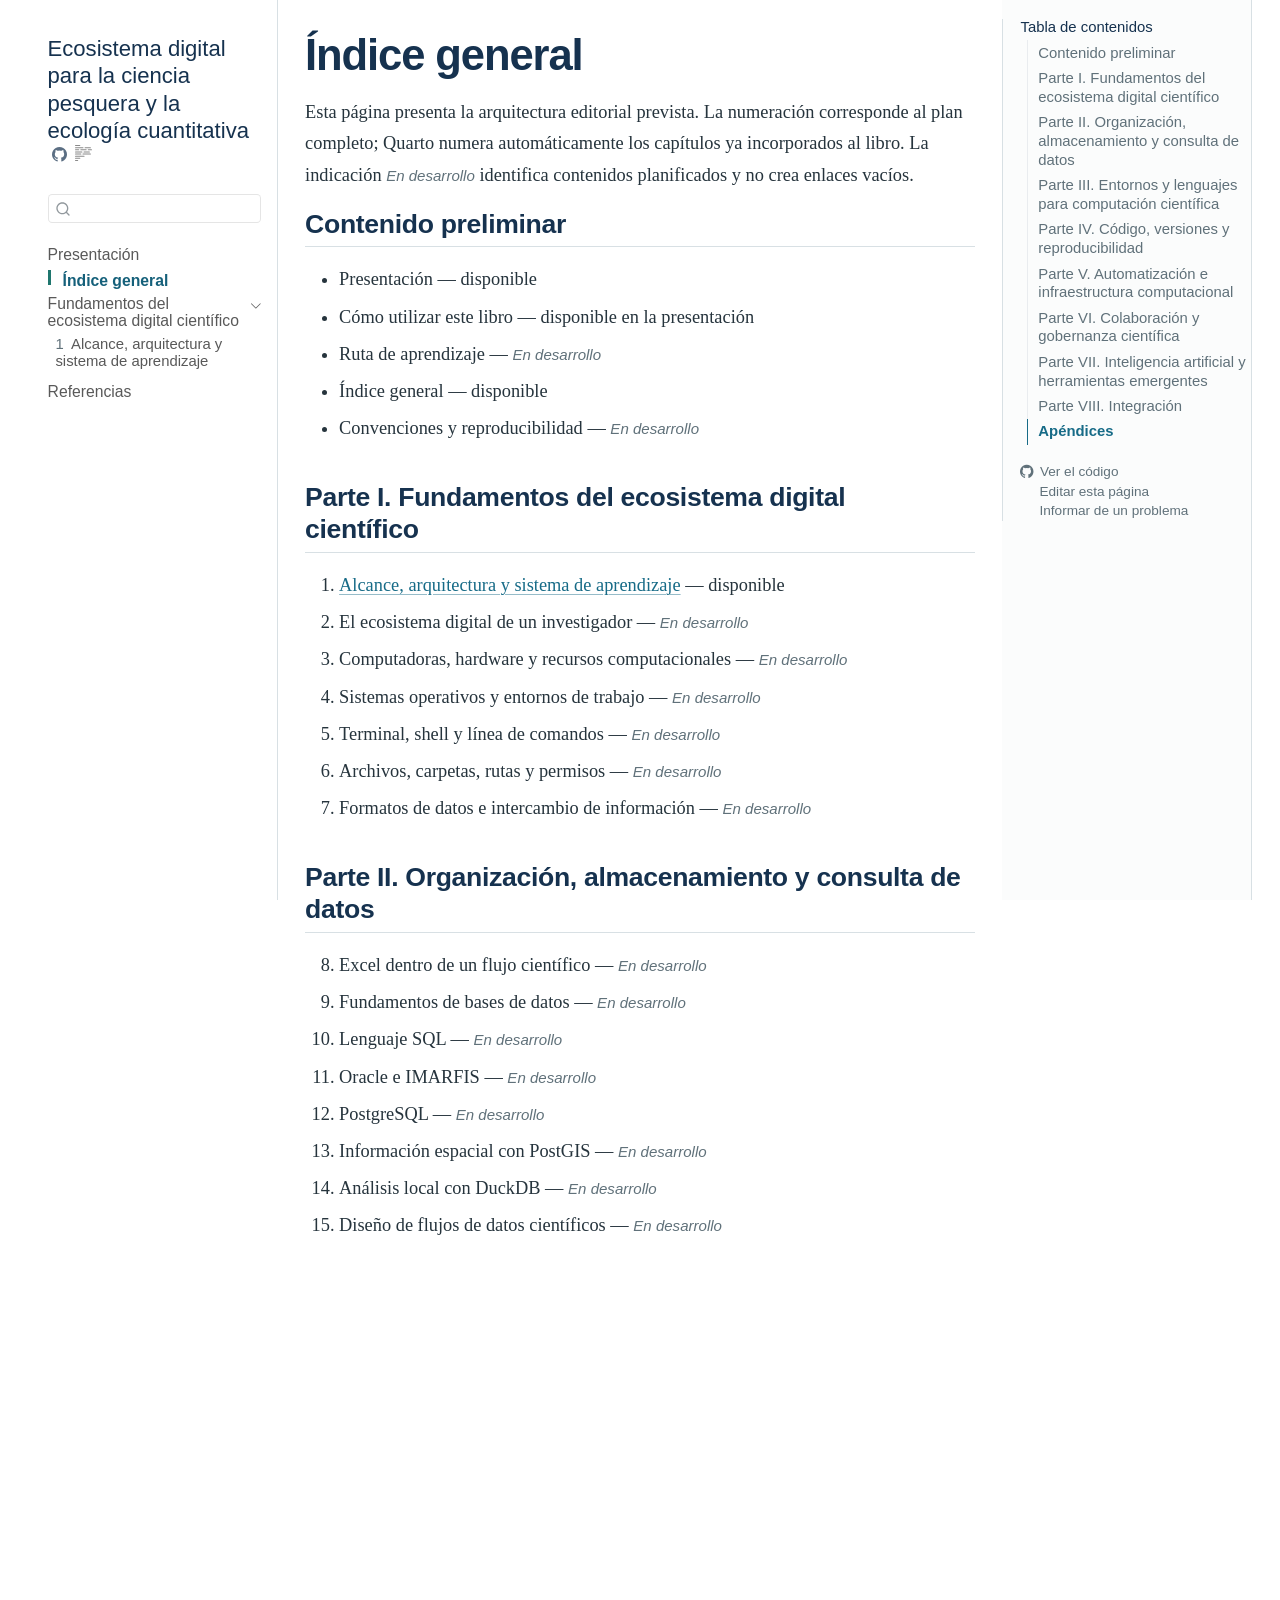
==== docs/contents.html @ caae38b8 "Redesign Quarto book visual system" ====
<!DOCTYPE html>
<html xmlns="http://www.w3.org/1999/xhtml" lang="es" xml:lang="es"><head>

<meta charset="utf-8">
<meta name="generator" content="quarto-1.7.32">

<meta name="viewport" content="width=device-width, initial-scale=1.0, user-scalable=yes">

<meta name="description" content="Libro abierto sobre herramientas e infraestructura digital reproducible para ciencia pesquera y ecología cuantitativa.">

<title>Índice general – Ecosistema digital para la ciencia pesquera y la ecología cuantitativa</title>
<style>
code{white-space: pre-wrap;}
span.smallcaps{font-variant: small-caps;}
div.columns{display: flex; gap: min(4vw, 1.5em);}
div.column{flex: auto; overflow-x: auto;}
div.hanging-indent{margin-left: 1.5em; text-indent: -1.5em;}
ul.task-list{list-style: none;}
ul.task-list li input[type="checkbox"] {
  width: 0.8em;
  margin: 0 0.8em 0.2em -1em; /* quarto-specific, see https://github.com/quarto-dev/quarto-cli/issues/4556 */ 
  vertical-align: middle;
}
</style>


<script src="site_libs/quarto-nav/quarto-nav.js"></script>
<script src="site_libs/quarto-nav/headroom.min.js"></script>
<script src="site_libs/clipboard/clipboard.min.js"></script>
<script src="site_libs/quarto-search/autocomplete.umd.js"></script>
<script src="site_libs/quarto-search/fuse.min.js"></script>
<script src="site_libs/quarto-search/quarto-search.js"></script>
<meta name="quarto:offset" content="./">
<link href="./ccpe/000-alcance-arquitectura.html" rel="next">
<link href="./index.html" rel="prev">
<script src="site_libs/quarto-html/quarto.js" type="module"></script>
<script src="site_libs/quarto-html/tabsets/tabsets.js" type="module"></script>
<script src="site_libs/quarto-html/popper.min.js"></script>
<script src="site_libs/quarto-html/tippy.umd.min.js"></script>
<script src="site_libs/quarto-html/anchor.min.js"></script>
<link href="site_libs/quarto-html/tippy.css" rel="stylesheet">
<link href="site_libs/quarto-html/quarto-syntax-highlighting-7bdfc6fd1cc75327436dce34fbe9533d.css" rel="stylesheet" id="quarto-text-highlighting-styles">
<script src="site_libs/bootstrap/bootstrap.min.js"></script>
<link href="site_libs/bootstrap/bootstrap-icons.css" rel="stylesheet">
<link href="site_libs/bootstrap/bootstrap-32f9ea304f2e4b765c1d8b8a54074fe7.min.css" rel="stylesheet" append-hash="true" id="quarto-bootstrap" data-mode="light">
<script id="quarto-search-options" type="application/json">{
  "location": "sidebar",
  "copy-button": false,
  "collapse-after": 3,
  "panel-placement": "start",
  "type": "textbox",
  "limit": 50,
  "keyboard-shortcut": [
    "f",
    "/",
    "s"
  ],
  "show-item-context": false,
  "language": {
    "search-no-results-text": "Sin resultados",
    "search-matching-documents-text": "documentos encontrados",
    "search-copy-link-title": "Copiar el enlace en la búsqueda",
    "search-hide-matches-text": "Ocultar resultados adicionales",
    "search-more-match-text": "resultado adicional en este documento",
    "search-more-matches-text": "resultados adicionales en este documento",
    "search-clear-button-title": "Borrar",
    "search-text-placeholder": "",
    "search-detached-cancel-button-title": "Cancelar",
    "search-submit-button-title": "Enviar",
    "search-label": "Buscar"
  }
}</script>
<style>html{ scroll-behavior: smooth; }</style>


<meta property="og:title" content="Índice general – Ecosistema digital para la ciencia pesquera y la ecología cuantitativa">
<meta property="og:description" content="Libro abierto sobre herramientas e infraestructura digital reproducible para ciencia pesquera y ecología cuantitativa.">
<meta property="og:site_name" content="Ecosistema digital para la ciencia pesquera y la ecología cuantitativa">
</head>

<body class="nav-sidebar floating contents-page quarto-light">

<div id="quarto-search-results"></div>
  <header id="quarto-header" class="headroom fixed-top">
  <nav class="quarto-secondary-nav">
    <div class="container-fluid d-flex">
      <button type="button" class="quarto-btn-toggle btn" data-bs-toggle="collapse" role="button" data-bs-target=".quarto-sidebar-collapse-item" aria-controls="quarto-sidebar" aria-expanded="false" aria-label="Alternar barra lateral" onclick="if (window.quartoToggleHeadroom) { window.quartoToggleHeadroom(); }">
        <i class="bi bi-layout-text-sidebar-reverse"></i>
      </button>
        <nav class="quarto-page-breadcrumbs" aria-label="breadcrumb"><ol class="breadcrumb"><li class="breadcrumb-item"><a href="./contents.html">Índice general</a></li></ol></nav>
        <a class="flex-grow-1" role="navigation" data-bs-toggle="collapse" data-bs-target=".quarto-sidebar-collapse-item" aria-controls="quarto-sidebar" aria-expanded="false" aria-label="Alternar barra lateral" onclick="if (window.quartoToggleHeadroom) { window.quartoToggleHeadroom(); }">      
        </a>
      <button type="button" class="btn quarto-search-button" aria-label="Buscar" onclick="window.quartoOpenSearch();">
        <i class="bi bi-search"></i>
      </button>
    </div>
  </nav>
</header>
<!-- content -->
<div id="quarto-content" class="quarto-container page-columns page-rows-contents page-layout-full">
<!-- sidebar -->
  <nav id="quarto-sidebar" class="sidebar collapse collapse-horizontal quarto-sidebar-collapse-item sidebar-navigation floating overflow-auto">
    <div class="pt-lg-2 mt-2 text-left sidebar-header">
    <div class="sidebar-title mb-0 py-0">
      <a href="./">Ecosistema digital para la ciencia pesquera y la ecología cuantitativa</a> 
        <div class="sidebar-tools-main">
    <a href="https://github.com/qselmer/QuantFish-LabCore" title="Ejecutar el código" class="quarto-navigation-tool px-1" aria-label="Ejecutar el código"><i class="bi bi-github"></i></a>
  <a href="" class="quarto-reader-toggle quarto-navigation-tool px-1" onclick="window.quartoToggleReader(); return false;" title="Alternar modo lector">
  <div class="quarto-reader-toggle-btn">
  <i class="bi"></i>
  </div>
</a>
</div>
    </div>
      </div>
        <div class="mt-2 flex-shrink-0 align-items-center">
        <div class="sidebar-search">
        <div id="quarto-search" class="" title="Buscar"></div>
        </div>
        </div>
    <div class="sidebar-menu-container"> 
    <ul class="list-unstyled mt-1">
        <li class="sidebar-item">
  <div class="sidebar-item-container"> 
  <a href="./index.html" class="sidebar-item-text sidebar-link">
 <span class="menu-text">Presentación</span></a>
  </div>
</li>
        <li class="sidebar-item">
  <div class="sidebar-item-container"> 
  <a href="./contents.html" class="sidebar-item-text sidebar-link active">
 <span class="menu-text">Índice general</span></a>
  </div>
</li>
        <li class="sidebar-item sidebar-item-section">
      <div class="sidebar-item-container"> 
            <a class="sidebar-item-text sidebar-link text-start" data-bs-toggle="collapse" data-bs-target="#quarto-sidebar-section-1" role="navigation" aria-expanded="true">
 <span class="menu-text">Fundamentos del ecosistema digital científico</span></a>
          <a class="sidebar-item-toggle text-start" data-bs-toggle="collapse" data-bs-target="#quarto-sidebar-section-1" role="navigation" aria-expanded="true" aria-label="Alternar sección">
            <i class="bi bi-chevron-right ms-2"></i>
          </a> 
      </div>
      <ul id="quarto-sidebar-section-1" class="collapse list-unstyled sidebar-section depth1 show">  
          <li class="sidebar-item">
  <div class="sidebar-item-container"> 
  <a href="./ccpe/000-alcance-arquitectura.html" class="sidebar-item-text sidebar-link">
 <span class="menu-text"><span class="chapter-number">1</span>&nbsp; <span class="chapter-title">Alcance, arquitectura y sistema de aprendizaje</span></span></a>
  </div>
</li>
      </ul>
  </li>
        <li class="sidebar-item">
  <div class="sidebar-item-container"> 
  <a href="./references.html" class="sidebar-item-text sidebar-link">
 <span class="menu-text">Referencias</span></a>
  </div>
</li>
    </ul>
    </div>
</nav>
<div id="quarto-sidebar-glass" class="quarto-sidebar-collapse-item" data-bs-toggle="collapse" data-bs-target=".quarto-sidebar-collapse-item"></div>
<!-- margin-sidebar -->
    <div id="quarto-margin-sidebar" class="sidebar margin-sidebar">
        <nav id="TOC" role="doc-toc" class="toc-active">
    <h2 id="toc-title">Tabla de contenidos</h2>
   
  <ul>
  <li><a href="#contenido-preliminar" id="toc-contenido-preliminar" class="nav-link active" data-scroll-target="#contenido-preliminar">Contenido preliminar</a></li>
  <li><a href="#parte-i.-fundamentos-del-ecosistema-digital-científico" id="toc-parte-i.-fundamentos-del-ecosistema-digital-científico" class="nav-link" data-scroll-target="#parte-i.-fundamentos-del-ecosistema-digital-científico">Parte I. Fundamentos del ecosistema digital científico</a></li>
  <li><a href="#parte-ii.-organización-almacenamiento-y-consulta-de-datos" id="toc-parte-ii.-organización-almacenamiento-y-consulta-de-datos" class="nav-link" data-scroll-target="#parte-ii.-organización-almacenamiento-y-consulta-de-datos">Parte II. Organización, almacenamiento y consulta de datos</a></li>
  <li><a href="#parte-iii.-entornos-y-lenguajes-para-computación-científica" id="toc-parte-iii.-entornos-y-lenguajes-para-computación-científica" class="nav-link" data-scroll-target="#parte-iii.-entornos-y-lenguajes-para-computación-científica">Parte III. Entornos y lenguajes para computación científica</a></li>
  <li><a href="#parte-iv.-código-versiones-y-reproducibilidad" id="toc-parte-iv.-código-versiones-y-reproducibilidad" class="nav-link" data-scroll-target="#parte-iv.-código-versiones-y-reproducibilidad">Parte IV. Código, versiones y reproducibilidad</a></li>
  <li><a href="#parte-v.-automatización-e-infraestructura-computacional" id="toc-parte-v.-automatización-e-infraestructura-computacional" class="nav-link" data-scroll-target="#parte-v.-automatización-e-infraestructura-computacional">Parte V. Automatización e infraestructura computacional</a></li>
  <li><a href="#parte-vi.-colaboración-y-gobernanza-científica" id="toc-parte-vi.-colaboración-y-gobernanza-científica" class="nav-link" data-scroll-target="#parte-vi.-colaboración-y-gobernanza-científica">Parte VI. Colaboración y gobernanza científica</a></li>
  <li><a href="#parte-vii.-inteligencia-artificial-y-herramientas-emergentes" id="toc-parte-vii.-inteligencia-artificial-y-herramientas-emergentes" class="nav-link" data-scroll-target="#parte-vii.-inteligencia-artificial-y-herramientas-emergentes">Parte VII. Inteligencia artificial y herramientas emergentes</a></li>
  <li><a href="#parte-viii.-integración" id="toc-parte-viii.-integración" class="nav-link" data-scroll-target="#parte-viii.-integración">Parte VIII. Integración</a></li>
  <li><a href="#apéndices" id="toc-apéndices" class="nav-link" data-scroll-target="#apéndices">Apéndices</a></li>
  </ul>
<div class="toc-actions"><ul><li><a href="https://github.com/qselmer/QuantFish-LabCore/blob/main/contents.qmd" class="toc-action"><i class="bi bi-github"></i>Ver el código</a></li><li><a href="https://github.com/qselmer/QuantFish-LabCore/edit/main/contents.qmd" class="toc-action"><i class="bi empty"></i>Editar esta página</a></li><li><a href="https://github.com/qselmer/QuantFish-LabCore/issues/new" class="toc-action"><i class="bi empty"></i>Informar de un problema</a></li></ul></div></nav>
    </div>
<!-- main -->
<main class="content column-body" id="quarto-document-content">

<header id="title-block-header" class="quarto-title-block default">
<div class="quarto-title">
<h1 class="title">Índice general</h1>
</div>



<div class="quarto-title-meta column-body">

    
  
    
  </div>
  


</header>


<p>Esta página presenta la arquitectura editorial prevista. La numeración corresponde al plan completo; Quarto numera automáticamente los capítulos ya incorporados al libro. La indicación <em>En desarrollo</em> identifica contenidos planificados y no crea enlaces vacíos.</p>
<section id="contenido-preliminar" class="level2">
<h2 class="anchored" data-anchor-id="contenido-preliminar">Contenido preliminar</h2>
<ul>
<li>Presentación — disponible</li>
<li>Cómo utilizar este libro — disponible en la presentación</li>
<li>Ruta de aprendizaje — <em>En desarrollo</em></li>
<li>Índice general — disponible</li>
<li>Convenciones y reproducibilidad — <em>En desarrollo</em></li>
</ul>
</section>
<section id="parte-i.-fundamentos-del-ecosistema-digital-científico" class="level2">
<h2 class="anchored" data-anchor-id="parte-i.-fundamentos-del-ecosistema-digital-científico">Parte I. Fundamentos del ecosistema digital científico</h2>
<ol type="1">
<li><a href="./ccpe/000-alcance-arquitectura.html">Alcance, arquitectura y sistema de aprendizaje</a> — disponible</li>
<li>El ecosistema digital de un investigador — <em>En desarrollo</em></li>
<li>Computadoras, hardware y recursos computacionales — <em>En desarrollo</em></li>
<li>Sistemas operativos y entornos de trabajo — <em>En desarrollo</em></li>
<li>Terminal, shell y línea de comandos — <em>En desarrollo</em></li>
<li>Archivos, carpetas, rutas y permisos — <em>En desarrollo</em></li>
<li>Formatos de datos e intercambio de información — <em>En desarrollo</em></li>
</ol>
</section>
<section id="parte-ii.-organización-almacenamiento-y-consulta-de-datos" class="level2">
<h2 class="anchored" data-anchor-id="parte-ii.-organización-almacenamiento-y-consulta-de-datos">Parte II. Organización, almacenamiento y consulta de datos</h2>
<ol start="8" type="1">
<li>Excel dentro de un flujo científico — <em>En desarrollo</em></li>
<li>Fundamentos de bases de datos — <em>En desarrollo</em></li>
<li>Lenguaje SQL — <em>En desarrollo</em></li>
<li>Oracle e IMARFIS — <em>En desarrollo</em></li>
<li>PostgreSQL — <em>En desarrollo</em></li>
<li>Información espacial con PostGIS — <em>En desarrollo</em></li>
<li>Análisis local con DuckDB — <em>En desarrollo</em></li>
<li>Diseño de flujos de datos científicos — <em>En desarrollo</em></li>
</ol>
</section>
<section id="parte-iii.-entornos-y-lenguajes-para-computación-científica" class="level2">
<h2 class="anchored" data-anchor-id="parte-iii.-entornos-y-lenguajes-para-computación-científica">Parte III. Entornos y lenguajes para computación científica</h2>
<ol start="16" type="1">
<li>Positron como entorno principal — <em>En desarrollo</em></li>
<li>R como herramienta computacional — <em>En desarrollo</em></li>
<li>Python como herramienta computacional — <em>En desarrollo</em></li>
<li>Integración entre R, Python y SQL — <em>En desarrollo</em></li>
<li>Paquetes, librerías y dependencias — <em>En desarrollo</em></li>
<li>Entornos computacionales reproducibles — <em>En desarrollo</em></li>
</ol>
</section>
<section id="parte-iv.-código-versiones-y-reproducibilidad" class="level2">
<h2 class="anchored" data-anchor-id="parte-iv.-código-versiones-y-reproducibilidad">Parte IV. Código, versiones y reproducibilidad</h2>
<ol start="22" type="1">
<li>Principios de código científico — <em>En desarrollo</em></li>
<li>Control de versiones con Git — <em>En desarrollo</em></li>
<li>Colaboración y publicación con GitHub — <em>En desarrollo</em></li>
<li>Documentos científicos con Quarto — <em>En desarrollo</em></li>
<li>Investigación reproducible — <em>En desarrollo</em></li>
<li>Ingeniería de software científico — <em>En desarrollo</em></li>
<li>Pruebas, validación y control de calidad — <em>En desarrollo</em></li>
<li>Documentación y mantenimiento del código — <em>En desarrollo</em></li>
</ol>
</section>
<section id="parte-v.-automatización-e-infraestructura-computacional" class="level2">
<h2 class="anchored" data-anchor-id="parte-v.-automatización-e-infraestructura-computacional">Parte V. Automatización e infraestructura computacional</h2>
<ol start="30" type="1">
<li>Automatización de tareas científicas — <em>En desarrollo</em></li>
<li>APIs y servicios de datos — <em>En desarrollo</em></li>
<li>Contenedores — <em>En desarrollo</em></li>
<li>Servidores y trabajo remoto — <em>En desarrollo</em></li>
<li>Computación de alto rendimiento — <em>En desarrollo</em></li>
<li>Computación en la nube — <em>En desarrollo</em></li>
<li>Aplicaciones científicas — <em>En desarrollo</em></li>
<li>Dashboards y productos interactivos — <em>En desarrollo</em></li>
</ol>
</section>
<section id="parte-vi.-colaboración-y-gobernanza-científica" class="level2">
<h2 class="anchored" data-anchor-id="parte-vi.-colaboración-y-gobernanza-científica">Parte VI. Colaboración y gobernanza científica</h2>
<ol start="38" type="1">
<li>Gestión de proyectos científicos — <em>En desarrollo</em></li>
<li>Gestión del conocimiento — <em>En desarrollo</em></li>
<li>Colaboración digital — <em>En desarrollo</em></li>
<li>Ciencia abierta — <em>En desarrollo</em></li>
<li>Publicación de datos y código — <em>En desarrollo</em></li>
<li>Seguridad digital — <em>En desarrollo</em></li>
<li>Respaldo, recuperación y preservación — <em>En desarrollo</em></li>
<li>Privacidad, confidencialidad y gobernanza de datos — <em>En desarrollo</em></li>
</ol>
</section>
<section id="parte-vii.-inteligencia-artificial-y-herramientas-emergentes" class="level2">
<h2 class="anchored" data-anchor-id="parte-vii.-inteligencia-artificial-y-herramientas-emergentes">Parte VII. Inteligencia artificial y herramientas emergentes</h2>
<ol start="46" type="1">
<li>Fundamentos de inteligencia artificial para investigadores — <em>En desarrollo</em></li>
<li>Asistentes para código, datos y documentación — <em>En desarrollo</em></li>
<li>Evaluación crítica de resultados generados por IA — <em>En desarrollo</em></li>
<li>Agentes y flujos de trabajo — <em>En desarrollo</em></li>
<li>Seguridad, trazabilidad y gobernanza de IA — <em>En desarrollo</em></li>
<li>Herramientas emergentes y criterios de adopción — <em>En desarrollo</em></li>
</ol>
</section>
<section id="parte-viii.-integración" class="level2">
<h2 class="anchored" data-anchor-id="parte-viii.-integración">Parte VIII. Integración</h2>
<ol start="52" type="1">
<li>Mapa razonado del ecosistema digital científico — <em>En desarrollo</em></li>
<li>Diseño de un flujo reproducible — <em>En desarrollo</em></li>
<li>Publicación y mantenimiento de productos científicos — <em>En desarrollo</em></li>
<li>Arquitectura personal de aprendizaje continuo — <em>En desarrollo</em></li>
</ol>
</section>
<section id="apéndices" class="level2">
<h2 class="anchored" data-anchor-id="apéndices">Apéndices</h2>
<ul>
<li>Instalación y configuración — <em>En desarrollo</em></li>
<li>Comandos de referencia — <em>En desarrollo</em></li>
<li>Convenciones de nombres — <em>En desarrollo</em></li>
<li>Formatos y extensiones — <em>En desarrollo</em></li>
<li>Glosario — <em>En desarrollo</em></li>
<li>Recursos oficiales — <em>En desarrollo</em></li>
<li><a href="./references.html">Referencias</a> — disponible</li>
</ul>


</section>

</main> <!-- /main -->
<script id="quarto-html-after-body" type="application/javascript">
  window.document.addEventListener("DOMContentLoaded", function (event) {
    const icon = "";
    const anchorJS = new window.AnchorJS();
    anchorJS.options = {
      placement: 'right',
      icon: icon
    };
    anchorJS.add('.anchored');
    const isCodeAnnotation = (el) => {
      for (const clz of el.classList) {
        if (clz.startsWith('code-annotation-')) {                     
          return true;
        }
      }
      return false;
    }
    const onCopySuccess = function(e) {
      // button target
      const button = e.trigger;
      // don't keep focus
      button.blur();
      // flash "checked"
      button.classList.add('code-copy-button-checked');
      var currentTitle = button.getAttribute("title");
      button.setAttribute("title", "Copiado");
      let tooltip;
      if (window.bootstrap) {
        button.setAttribute("data-bs-toggle", "tooltip");
        button.setAttribute("data-bs-placement", "left");
        button.setAttribute("data-bs-title", "Copiado");
        tooltip = new bootstrap.Tooltip(button, 
          { trigger: "manual", 
            customClass: "code-copy-button-tooltip",
            offset: [0, -8]});
        tooltip.show();    
      }
      setTimeout(function() {
        if (tooltip) {
          tooltip.hide();
          button.removeAttribute("data-bs-title");
          button.removeAttribute("data-bs-toggle");
          button.removeAttribute("data-bs-placement");
        }
        button.setAttribute("title", currentTitle);
        button.classList.remove('code-copy-button-checked');
      }, 1000);
      // clear code selection
      e.clearSelection();
    }
    const getTextToCopy = function(trigger) {
        const codeEl = trigger.previousElementSibling.cloneNode(true);
        for (const childEl of codeEl.children) {
          if (isCodeAnnotation(childEl)) {
            childEl.remove();
          }
        }
        return codeEl.innerText;
    }
    const clipboard = new window.ClipboardJS('.code-copy-button:not([data-in-quarto-modal])', {
      text: getTextToCopy
    });
    clipboard.on('success', onCopySuccess);
    if (window.document.getElementById('quarto-embedded-source-code-modal')) {
      const clipboardModal = new window.ClipboardJS('.code-copy-button[data-in-quarto-modal]', {
        text: getTextToCopy,
        container: window.document.getElementById('quarto-embedded-source-code-modal')
      });
      clipboardModal.on('success', onCopySuccess);
    }
      var localhostRegex = new RegExp(/^(?:http|https):\/\/localhost\:?[0-9]*\//);
      var mailtoRegex = new RegExp(/^mailto:/);
        var filterRegex = new RegExp("https:\/\/qselmer\.github\.io\/QuantFish-LabCore\/");
      var isInternal = (href) => {
          return filterRegex.test(href) || localhostRegex.test(href) || mailtoRegex.test(href);
      }
      // Inspect non-navigation links and adorn them if external
     var links = window.document.querySelectorAll('a[href]:not(.nav-link):not(.navbar-brand):not(.toc-action):not(.sidebar-link):not(.sidebar-item-toggle):not(.pagination-link):not(.no-external):not([aria-hidden]):not(.dropdown-item):not(.quarto-navigation-tool):not(.about-link)');
      for (var i=0; i<links.length; i++) {
        const link = links[i];
        if (!isInternal(link.href)) {
          // undo the damage that might have been done by quarto-nav.js in the case of
          // links that we want to consider external
          if (link.dataset.originalHref !== undefined) {
            link.href = link.dataset.originalHref;
          }
            // target, if specified
            link.setAttribute("target", "_blank");
            if (link.getAttribute("rel") === null) {
              link.setAttribute("rel", "noopener");
            }
        }
      }
    function tippyHover(el, contentFn, onTriggerFn, onUntriggerFn) {
      const config = {
        allowHTML: true,
        maxWidth: 500,
        delay: 100,
        arrow: false,
        appendTo: function(el) {
            return el.parentElement;
        },
        interactive: true,
        interactiveBorder: 10,
        theme: 'quarto',
        placement: 'bottom-start',
      };
      if (contentFn) {
        config.content = contentFn;
      }
      if (onTriggerFn) {
        config.onTrigger = onTriggerFn;
      }
      if (onUntriggerFn) {
        config.onUntrigger = onUntriggerFn;
      }
      window.tippy(el, config); 
    }
    const noterefs = window.document.querySelectorAll('a[role="doc-noteref"]');
    for (var i=0; i<noterefs.length; i++) {
      const ref = noterefs[i];
      tippyHover(ref, function() {
        // use id or data attribute instead here
        let href = ref.getAttribute('data-footnote-href') || ref.getAttribute('href');
        try { href = new URL(href).hash; } catch {}
        const id = href.replace(/^#\/?/, "");
        const note = window.document.getElementById(id);
        if (note) {
          return note.innerHTML;
        } else {
          return "";
        }
      });
    }
    const xrefs = window.document.querySelectorAll('a.quarto-xref');
    const processXRef = (id, note) => {
      // Strip column container classes
      const stripColumnClz = (el) => {
        el.classList.remove("page-full", "page-columns");
        if (el.children) {
          for (const child of el.children) {
            stripColumnClz(child);
          }
        }
      }
      stripColumnClz(note)
      if (id === null || id.startsWith('sec-')) {
        // Special case sections, only their first couple elements
        const container = document.createElement("div");
        if (note.children && note.children.length > 2) {
          container.appendChild(note.children[0].cloneNode(true));
          for (let i = 1; i < note.children.length; i++) {
            const child = note.children[i];
            if (child.tagName === "P" && child.innerText === "") {
              continue;
            } else {
              container.appendChild(child.cloneNode(true));
              break;
            }
          }
          if (window.Quarto?.typesetMath) {
            window.Quarto.typesetMath(container);
          }
          return container.innerHTML
        } else {
          if (window.Quarto?.typesetMath) {
            window.Quarto.typesetMath(note);
          }
          return note.innerHTML;
        }
      } else {
        // Remove any anchor links if they are present
        const anchorLink = note.querySelector('a.anchorjs-link');
        if (anchorLink) {
          anchorLink.remove();
        }
        if (window.Quarto?.typesetMath) {
          window.Quarto.typesetMath(note);
        }
        if (note.classList.contains("callout")) {
          return note.outerHTML;
        } else {
          return note.innerHTML;
        }
      }
    }
    for (var i=0; i<xrefs.length; i++) {
      const xref = xrefs[i];
      tippyHover(xref, undefined, function(instance) {
        instance.disable();
        let url = xref.getAttribute('href');
        let hash = undefined; 
        if (url.startsWith('#')) {
          hash = url;
        } else {
          try { hash = new URL(url).hash; } catch {}
        }
        if (hash) {
          const id = hash.replace(/^#\/?/, "");
          const note = window.document.getElementById(id);
          if (note !== null) {
            try {
              const html = processXRef(id, note.cloneNode(true));
              instance.setContent(html);
            } finally {
              instance.enable();
              instance.show();
            }
          } else {
            // See if we can fetch this
            fetch(url.split('#')[0])
            .then(res => res.text())
            .then(html => {
              const parser = new DOMParser();
              const htmlDoc = parser.parseFromString(html, "text/html");
              const note = htmlDoc.getElementById(id);
              if (note !== null) {
                const html = processXRef(id, note);
                instance.setContent(html);
              } 
            }).finally(() => {
              instance.enable();
              instance.show();
            });
          }
        } else {
          // See if we can fetch a full url (with no hash to target)
          // This is a special case and we should probably do some content thinning / targeting
          fetch(url)
          .then(res => res.text())
          .then(html => {
            const parser = new DOMParser();
            const htmlDoc = parser.parseFromString(html, "text/html");
            const note = htmlDoc.querySelector('main.content');
            if (note !== null) {
              // This should only happen for chapter cross references
              // (since there is no id in the URL)
              // remove the first header
              if (note.children.length > 0 && note.children[0].tagName === "HEADER") {
                note.children[0].remove();
              }
              const html = processXRef(null, note);
              instance.setContent(html);
            } 
          }).finally(() => {
            instance.enable();
            instance.show();
          });
        }
      }, function(instance) {
      });
    }
        let selectedAnnoteEl;
        const selectorForAnnotation = ( cell, annotation) => {
          let cellAttr = 'data-code-cell="' + cell + '"';
          let lineAttr = 'data-code-annotation="' +  annotation + '"';
          const selector = 'span[' + cellAttr + '][' + lineAttr + ']';
          return selector;
        }
        const selectCodeLines = (annoteEl) => {
          const doc = window.document;
          const targetCell = annoteEl.getAttribute("data-target-cell");
          const targetAnnotation = annoteEl.getAttribute("data-target-annotation");
          const annoteSpan = window.document.querySelector(selectorForAnnotation(targetCell, targetAnnotation));
          const lines = annoteSpan.getAttribute("data-code-lines").split(",");
          const lineIds = lines.map((line) => {
            return targetCell + "-" + line;
          })
          let top = null;
          let height = null;
          let parent = null;
          if (lineIds.length > 0) {
              //compute the position of the single el (top and bottom and make a div)
              const el = window.document.getElementById(lineIds[0]);
              top = el.offsetTop;
              height = el.offsetHeight;
              parent = el.parentElement.parentElement;
            if (lineIds.length > 1) {
              const lastEl = window.document.getElementById(lineIds[lineIds.length - 1]);
              const bottom = lastEl.offsetTop + lastEl.offsetHeight;
              height = bottom - top;
            }
            if (top !== null && height !== null && parent !== null) {
              // cook up a div (if necessary) and position it 
              let div = window.document.getElementById("code-annotation-line-highlight");
              if (div === null) {
                div = window.document.createElement("div");
                div.setAttribute("id", "code-annotation-line-highlight");
                div.style.position = 'absolute';
                parent.appendChild(div);
              }
              div.style.top = top - 2 + "px";
              div.style.height = height + 4 + "px";
              div.style.left = 0;
              let gutterDiv = window.document.getElementById("code-annotation-line-highlight-gutter");
              if (gutterDiv === null) {
                gutterDiv = window.document.createElement("div");
                gutterDiv.setAttribute("id", "code-annotation-line-highlight-gutter");
                gutterDiv.style.position = 'absolute';
                const codeCell = window.document.getElementById(targetCell);
                const gutter = codeCell.querySelector('.code-annotation-gutter');
                gutter.appendChild(gutterDiv);
              }
              gutterDiv.style.top = top - 2 + "px";
              gutterDiv.style.height = height + 4 + "px";
            }
            selectedAnnoteEl = annoteEl;
          }
        };
        const unselectCodeLines = () => {
          const elementsIds = ["code-annotation-line-highlight", "code-annotation-line-highlight-gutter"];
          elementsIds.forEach((elId) => {
            const div = window.document.getElementById(elId);
            if (div) {
              div.remove();
            }
          });
          selectedAnnoteEl = undefined;
        };
          // Handle positioning of the toggle
      window.addEventListener(
        "resize",
        throttle(() => {
          elRect = undefined;
          if (selectedAnnoteEl) {
            selectCodeLines(selectedAnnoteEl);
          }
        }, 10)
      );
      function throttle(fn, ms) {
      let throttle = false;
      let timer;
        return (...args) => {
          if(!throttle) { // first call gets through
              fn.apply(this, args);
              throttle = true;
          } else { // all the others get throttled
              if(timer) clearTimeout(timer); // cancel #2
              timer = setTimeout(() => {
                fn.apply(this, args);
                timer = throttle = false;
              }, ms);
          }
        };
      }
        // Attach click handler to the DT
        const annoteDls = window.document.querySelectorAll('dt[data-target-cell]');
        for (const annoteDlNode of annoteDls) {
          annoteDlNode.addEventListener('click', (event) => {
            const clickedEl = event.target;
            if (clickedEl !== selectedAnnoteEl) {
              unselectCodeLines();
              const activeEl = window.document.querySelector('dt[data-target-cell].code-annotation-active');
              if (activeEl) {
                activeEl.classList.remove('code-annotation-active');
              }
              selectCodeLines(clickedEl);
              clickedEl.classList.add('code-annotation-active');
            } else {
              // Unselect the line
              unselectCodeLines();
              clickedEl.classList.remove('code-annotation-active');
            }
          });
        }
    const findCites = (el) => {
      const parentEl = el.parentElement;
      if (parentEl) {
        const cites = parentEl.dataset.cites;
        if (cites) {
          return {
            el,
            cites: cites.split(' ')
          };
        } else {
          return findCites(el.parentElement)
        }
      } else {
        return undefined;
      }
    };
    var bibliorefs = window.document.querySelectorAll('a[role="doc-biblioref"]');
    for (var i=0; i<bibliorefs.length; i++) {
      const ref = bibliorefs[i];
      const citeInfo = findCites(ref);
      if (citeInfo) {
        tippyHover(citeInfo.el, function() {
          var popup = window.document.createElement('div');
          citeInfo.cites.forEach(function(cite) {
            var citeDiv = window.document.createElement('div');
            citeDiv.classList.add('hanging-indent');
            citeDiv.classList.add('csl-entry');
            var biblioDiv = window.document.getElementById('ref-' + cite);
            if (biblioDiv) {
              citeDiv.innerHTML = biblioDiv.innerHTML;
            }
            popup.appendChild(citeDiv);
          });
          return popup.innerHTML;
        });
      }
    }
  });
  </script>
<nav class="page-navigation column-body">
  <div class="nav-page nav-page-previous">
      <a href="./index.html" class="pagination-link" aria-label="Presentación">
        <i class="bi bi-arrow-left-short"></i> <span class="nav-page-text">Presentación</span>
      </a>          
  </div>
  <div class="nav-page nav-page-next">
      <a href="./ccpe/000-alcance-arquitectura.html" class="pagination-link" aria-label="Alcance, arquitectura y sistema de aprendizaje">
        <span class="nav-page-text"><span class="chapter-number">1</span>&nbsp; <span class="chapter-title">Alcance, arquitectura y sistema de aprendizaje</span></span> <i class="bi bi-arrow-right-short"></i>
      </a>
  </div>
</nav>
</div> <!-- /content -->
<footer class="footer">
  <div class="nav-footer">
    <div class="nav-footer-left">
<p>© 2026 Elmer Quispe-Salazar</p>
</div>   
    <div class="nav-footer-center">
      &nbsp;
    <div class="toc-actions d-sm-block d-md-none"><ul><li><a href="https://github.com/qselmer/QuantFish-LabCore/blob/main/contents.qmd" class="toc-action"><i class="bi bi-github"></i>Ver el código</a></li><li><a href="https://github.com/qselmer/QuantFish-LabCore/edit/main/contents.qmd" class="toc-action"><i class="bi empty"></i>Editar esta página</a></li><li><a href="https://github.com/qselmer/QuantFish-LabCore/issues/new" class="toc-action"><i class="bi empty"></i>Informar de un problema</a></li></ul></div></div>
    <div class="nav-footer-right">
<p>Publicado con <a href="https://quarto.org/">Quarto</a></p>
</div>
  </div>
</footer>




<script src="site_libs/quarto-html/zenscroll-min.js"></script>
</body></html>
---- docs/site_libs/quarto-html/tippy.css ----
.tippy-box[data-animation=fade][data-state=hidden]{opacity:0}[data-tippy-root]{max-width:calc(100vw - 10px)}.tippy-box{position:relative;background-color:#333;color:#fff;border-radius:4px;font-size:14px;line-height:1.4;white-space:normal;outline:0;transition-property:transform,visibility,opacity}.tippy-box[data-placement^=top]>.tippy-arrow{bottom:0}.tippy-box[data-placement^=top]>.tippy-arrow:before{bottom:-7px;left:0;border-width:8px 8px 0;border-top-color:initial;transform-origin:center top}.tippy-box[data-placement^=bottom]>.tippy-arrow{top:0}.tippy-box[data-placement^=bottom]>.tippy-arrow:before{top:-7px;left:0;border-width:0 8px 8px;border-bottom-color:initial;transform-origin:center bottom}.tippy-box[data-placement^=left]>.tippy-arrow{right:0}.tippy-box[data-placement^=left]>.tippy-arrow:before{border-width:8px 0 8px 8px;border-left-color:initial;right:-7px;transform-origin:center left}.tippy-box[data-placement^=right]>.tippy-arrow{left:0}.tippy-box[data-placement^=right]>.tippy-arrow:before{left:-7px;border-width:8px 8px 8px 0;border-right-color:initial;transform-origin:center right}.tippy-box[data-inertia][data-state=visible]{transition-timing-function:cubic-bezier(.54,1.5,.38,1.11)}.tippy-arrow{width:16px;height:16px;color:#333}.tippy-arrow:before{content:"";position:absolute;border-color:transparent;border-style:solid}.tippy-content{position:relative;padding:5px 9px;z-index:1}
---- docs/site_libs/quarto-html/quarto-syntax-highlighting-7bdfc6fd1cc75327436dce34fbe9533d.css ----
/* quarto syntax highlight colors */
:root {
  --quarto-hl-ot-color: #003B4F;
  --quarto-hl-at-color: #657422;
  --quarto-hl-ss-color: #20794D;
  --quarto-hl-an-color: #5E5E5E;
  --quarto-hl-fu-color: #4758AB;
  --quarto-hl-st-color: #20794D;
  --quarto-hl-cf-color: #003B4F;
  --quarto-hl-op-color: #5E5E5E;
  --quarto-hl-er-color: #AD0000;
  --quarto-hl-bn-color: #AD0000;
  --quarto-hl-al-color: #AD0000;
  --quarto-hl-va-color: #111111;
  --quarto-hl-bu-color: inherit;
  --quarto-hl-ex-color: inherit;
  --quarto-hl-pp-color: #AD0000;
  --quarto-hl-in-color: #5E5E5E;
  --quarto-hl-vs-color: #20794D;
  --quarto-hl-wa-color: #5E5E5E;
  --quarto-hl-do-color: #5E5E5E;
  --quarto-hl-im-color: #00769E;
  --quarto-hl-ch-color: #20794D;
  --quarto-hl-dt-color: #AD0000;
  --quarto-hl-fl-color: #AD0000;
  --quarto-hl-co-color: #5E5E5E;
  --quarto-hl-cv-color: #5E5E5E;
  --quarto-hl-cn-color: #8f5902;
  --quarto-hl-sc-color: #5E5E5E;
  --quarto-hl-dv-color: #AD0000;
  --quarto-hl-kw-color: #003B4F;
}

/* other quarto variables */
:root {
  --quarto-font-monospace: "Cascadia Code", "JetBrains Mono", "SFMono-Regular", Consolas, monospace;
}

/* syntax highlight based on Pandoc's rules */
pre > code.sourceCode > span {
  color: #003B4F;
}

code.sourceCode > span {
  color: #003B4F;
}

div.sourceCode,
div.sourceCode pre.sourceCode {
  color: #003B4F;
}

/* Normal */
code span {
  color: #003B4F;
}

/* Alert */
code span.al {
  color: #AD0000;
  font-style: inherit;
}

/* Annotation */
code span.an {
  color: #5E5E5E;
  font-style: inherit;
}

/* Attribute */
code span.at {
  color: #657422;
  font-style: inherit;
}

/* BaseN */
code span.bn {
  color: #AD0000;
  font-style: inherit;
}

/* BuiltIn */
code span.bu {
  font-style: inherit;
}

/* ControlFlow */
code span.cf {
  color: #003B4F;
  font-weight: bold;
  font-style: inherit;
}

/* Char */
code span.ch {
  color: #20794D;
  font-style: inherit;
}

/* Constant */
code span.cn {
  color: #8f5902;
  font-style: inherit;
}

/* Comment */
code span.co {
  color: #5E5E5E;
  font-style: inherit;
}

/* CommentVar */
code span.cv {
  color: #5E5E5E;
  font-style: italic;
}

/* Documentation */
code span.do {
  color: #5E5E5E;
  font-style: italic;
}

/* DataType */
code span.dt {
  color: #AD0000;
  font-style: inherit;
}

/* DecVal */
code span.dv {
  color: #AD0000;
  font-style: inherit;
}

/* Error */
code span.er {
  color: #AD0000;
  font-style: inherit;
}

/* Extension */
code span.ex {
  font-style: inherit;
}

/* Float */
code span.fl {
  color: #AD0000;
  font-style: inherit;
}

/* Function */
code span.fu {
  color: #4758AB;
  font-style: inherit;
}

/* Import */
code span.im {
  color: #00769E;
  font-style: inherit;
}

/* Information */
code span.in {
  color: #5E5E5E;
  font-style: inherit;
}

/* Keyword */
code span.kw {
  color: #003B4F;
  font-weight: bold;
  font-style: inherit;
}

/* Operator */
code span.op {
  color: #5E5E5E;
  font-style: inherit;
}

/* Other */
code span.ot {
  color: #003B4F;
  font-style: inherit;
}

/* Preprocessor */
code span.pp {
  color: #AD0000;
  font-style: inherit;
}

/* SpecialChar */
code span.sc {
  color: #5E5E5E;
  font-style: inherit;
}

/* SpecialString */
code span.ss {
  color: #20794D;
  font-style: inherit;
}

/* String */
code span.st {
  color: #20794D;
  font-style: inherit;
}

/* Variable */
code span.va {
  color: #111111;
  font-style: inherit;
}

/* VerbatimString */
code span.vs {
  color: #20794D;
  font-style: inherit;
}

/* Warning */
code span.wa {
  color: #5E5E5E;
  font-style: italic;
}

.prevent-inlining {
  content: "</";
}

/*# sourceMappingURL=cdcc520305f347a9e6ece133c5d50bc3.css.map */
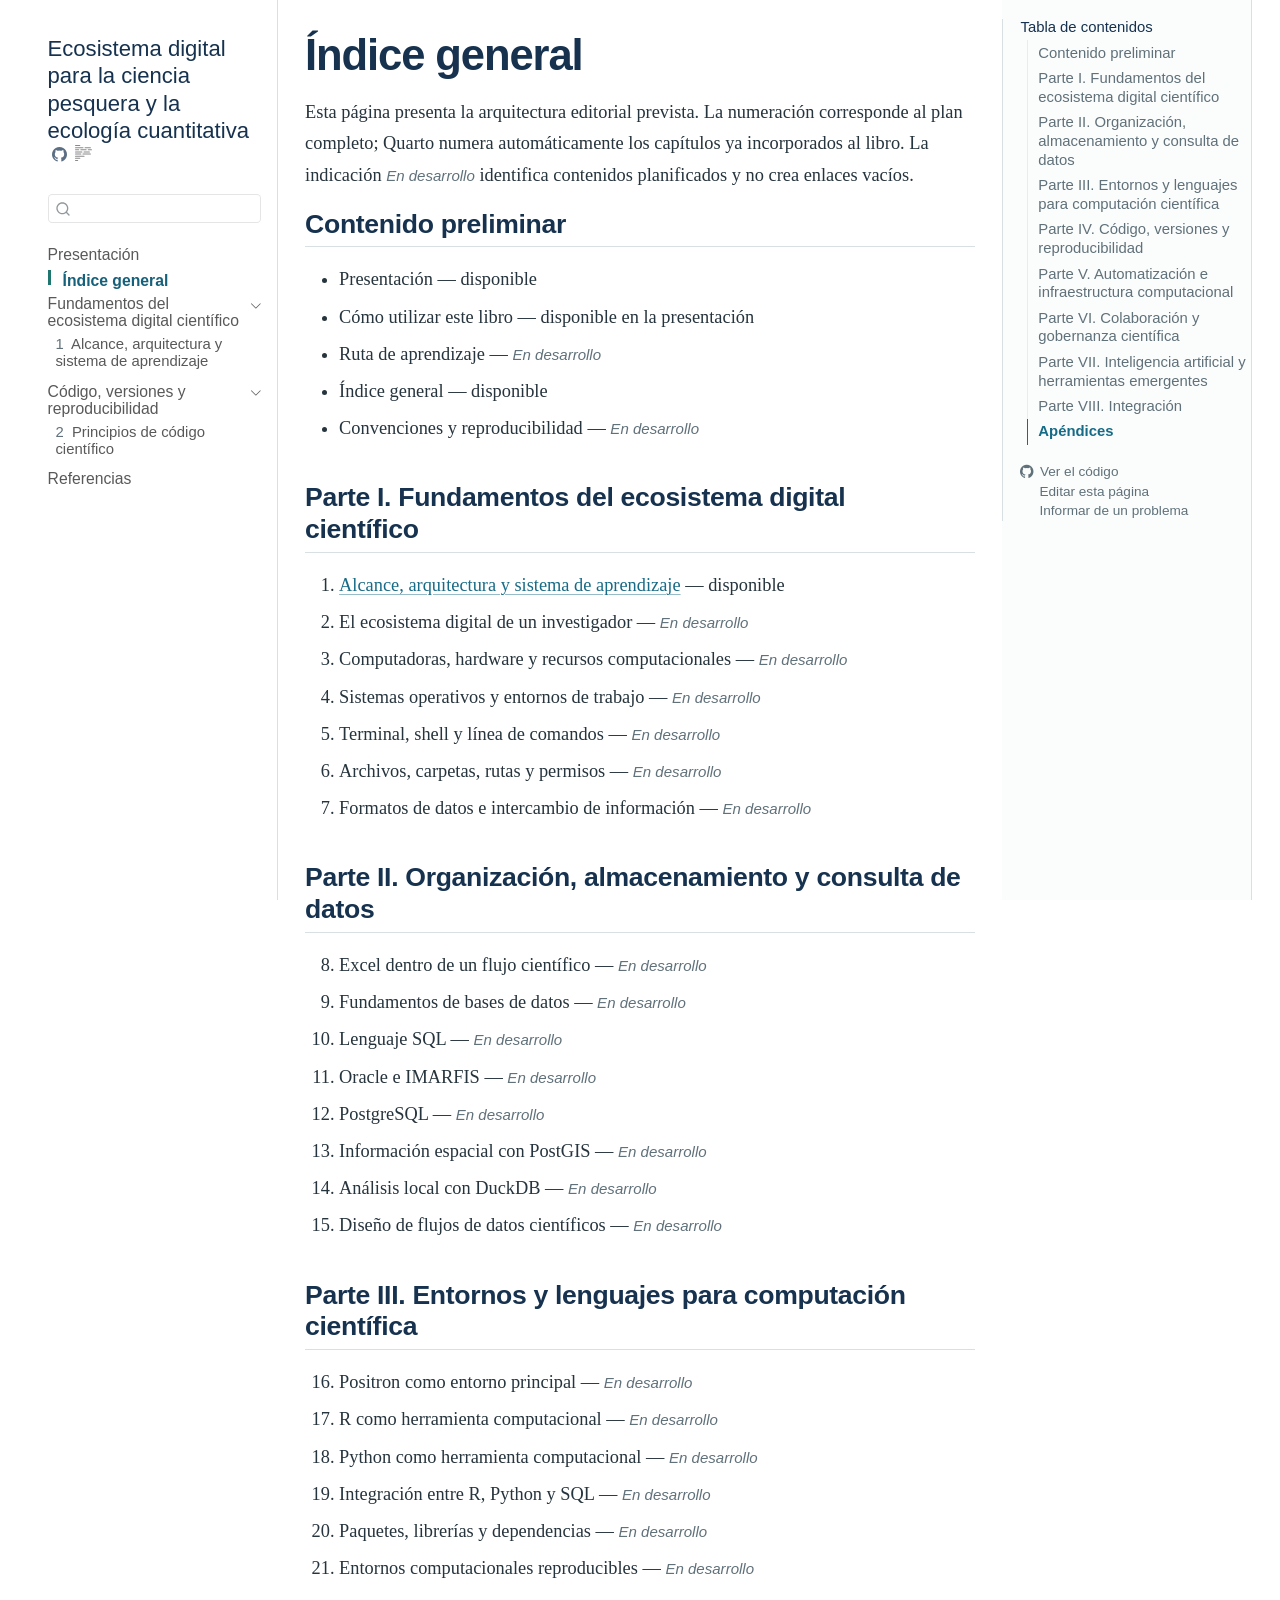
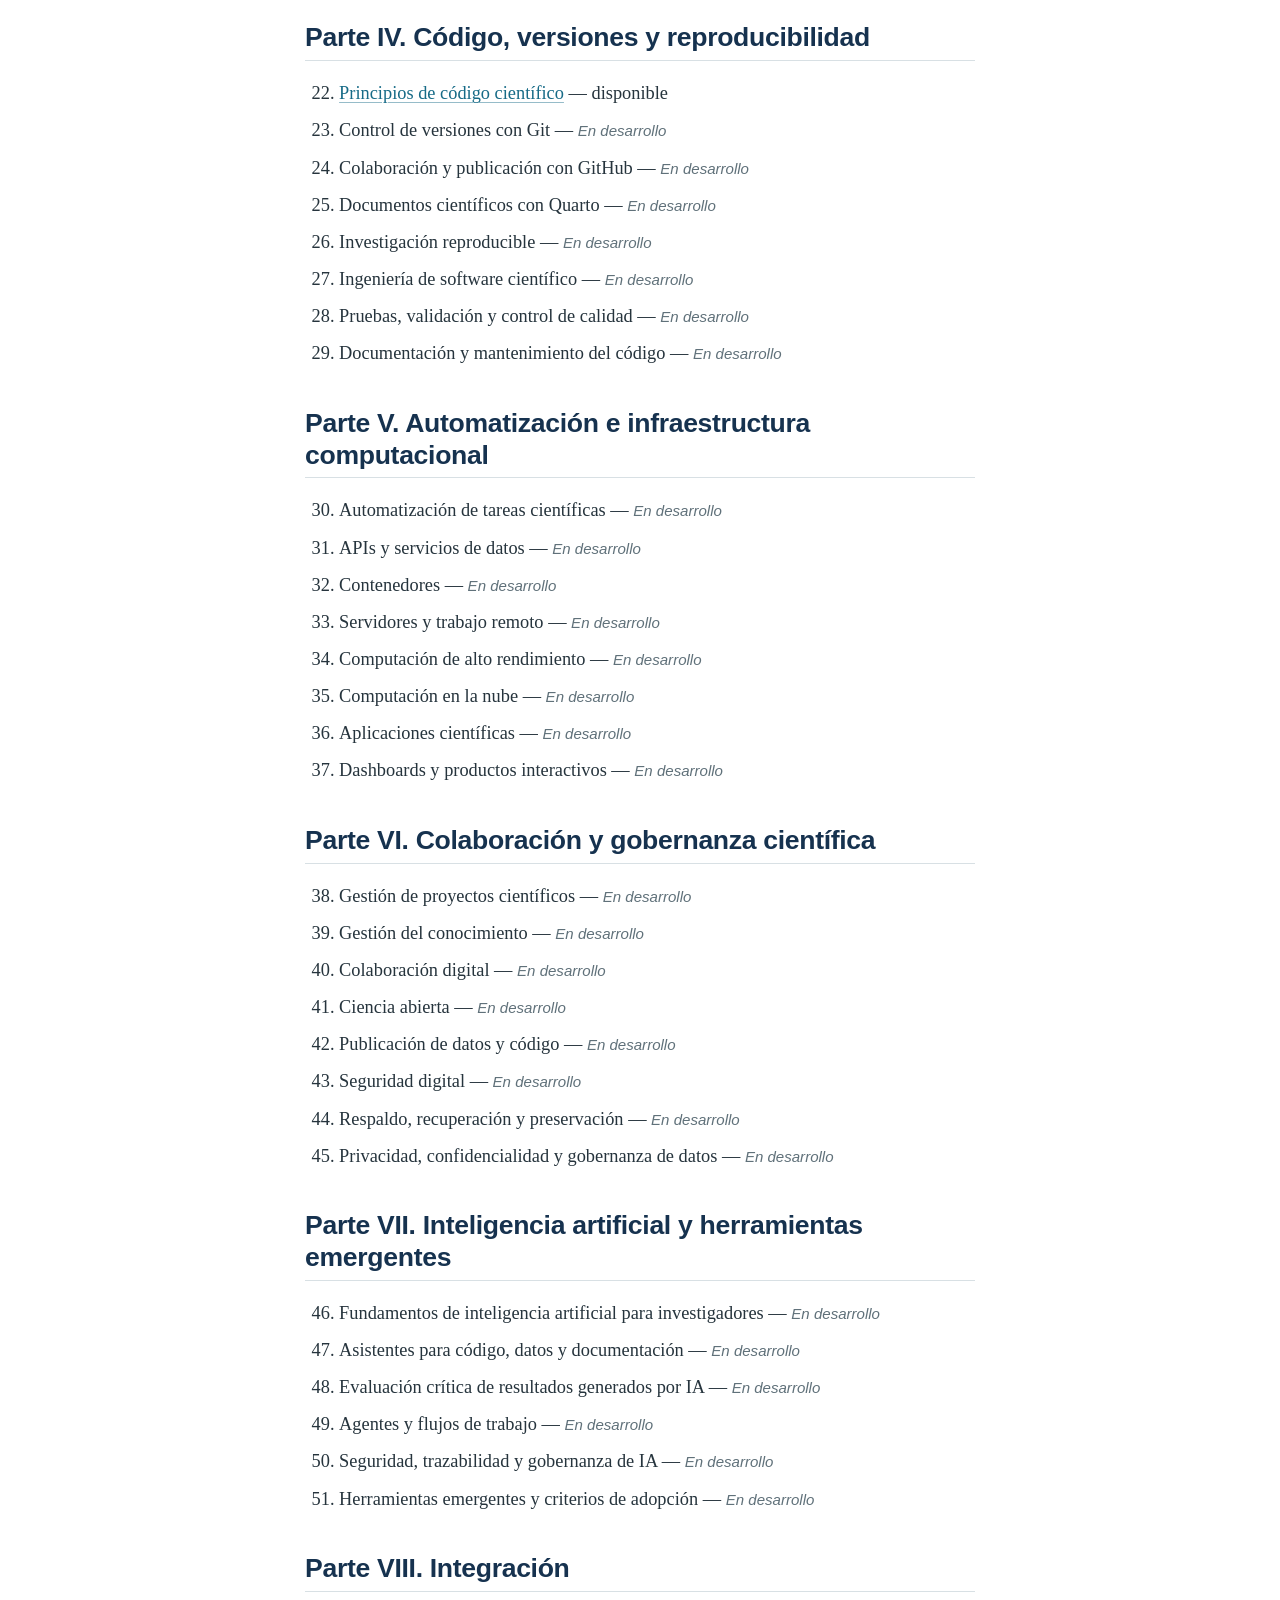
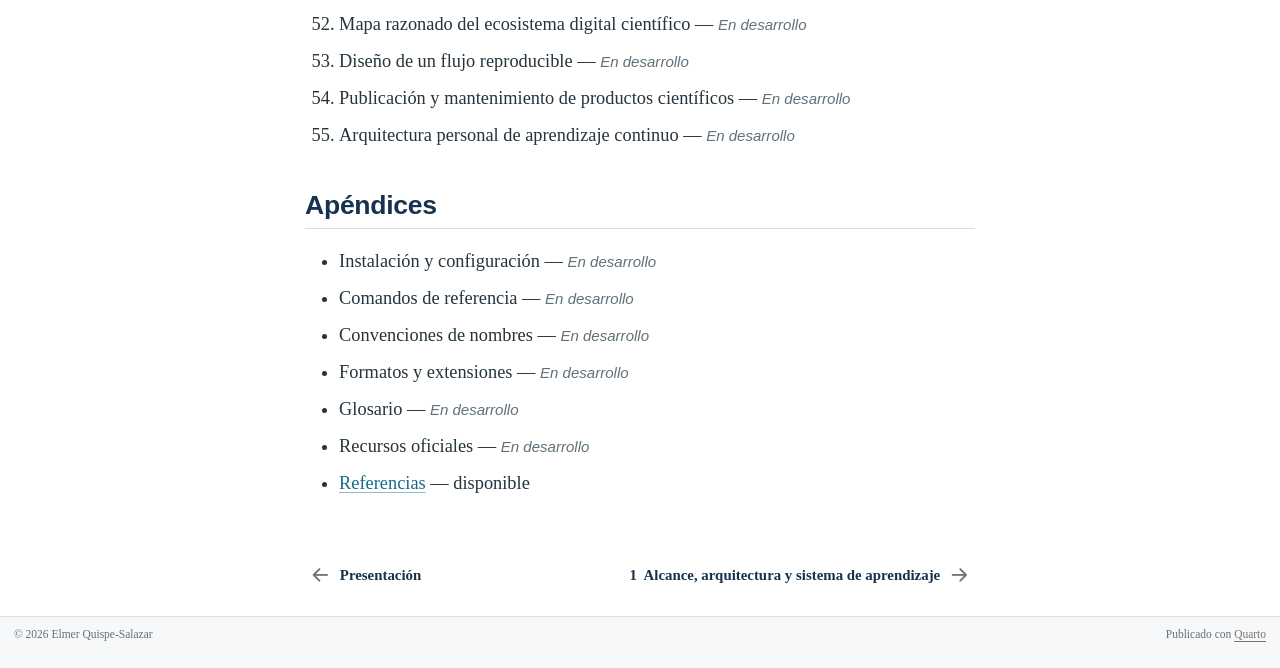
==== commit 0fdd4039: "Render Part IV pilot content" ====
--- a/docs/contents.html
+++ b/docs/contents.html
@@ -42,7 +42,7 @@
 <link href="site_libs/quarto-html/quarto-syntax-highlighting-7bdfc6fd1cc75327436dce34fbe9533d.css" rel="stylesheet" id="quarto-text-highlighting-styles">
 <script src="site_libs/bootstrap/bootstrap.min.js"></script>
 <link href="site_libs/bootstrap/bootstrap-icons.css" rel="stylesheet">
-<link href="site_libs/bootstrap/bootstrap-32f9ea304f2e4b765c1d8b8a54074fe7.min.css" rel="stylesheet" append-hash="true" id="quarto-bootstrap" data-mode="light">
+<link href="site_libs/bootstrap/bootstrap-d03d477578135a263d6508707e135090.min.css" rel="stylesheet" append-hash="true" id="quarto-bootstrap" data-mode="light">
 <script id="quarto-search-options" type="application/json">{
   "location": "sidebar",
   "copy-button": false,
@@ -149,6 +149,23 @@
 </li>
       </ul>
   </li>
+        <li class="sidebar-item sidebar-item-section">
+      <div class="sidebar-item-container"> 
+            <a href="./part-iv/index.html" class="sidebar-item-text sidebar-link">
+ <span class="menu-text">Código, versiones y reproducibilidad</span></a>
+          <a class="sidebar-item-toggle text-start" data-bs-toggle="collapse" data-bs-target="#quarto-sidebar-section-2" role="navigation" aria-expanded="true" aria-label="Alternar sección">
+            <i class="bi bi-chevron-right ms-2"></i>
+          </a> 
+      </div>
+      <ul id="quarto-sidebar-section-2" class="collapse list-unstyled sidebar-section depth1 show">  
+          <li class="sidebar-item">
+  <div class="sidebar-item-container"> 
+  <a href="./part-iv/22-code-principles.html" class="sidebar-item-text sidebar-link">
+ <span class="menu-text"><span class="chapter-number">2</span>&nbsp; <span class="chapter-title">Principios de código científico</span></span></a>
+  </div>
+</li>
+      </ul>
+  </li>
         <li class="sidebar-item">
   <div class="sidebar-item-container"> 
   <a href="./references.html" class="sidebar-item-text sidebar-link">
@@ -250,7 +267,7 @@
 <section id="parte-iv.-código-versiones-y-reproducibilidad" class="level2">
 <h2 class="anchored" data-anchor-id="parte-iv.-código-versiones-y-reproducibilidad">Parte IV. Código, versiones y reproducibilidad</h2>
 <ol start="22" type="1">
-<li>Principios de código científico — <em>En desarrollo</em></li>
+<li><a href="./part-iv/22-code-principles.html">Principios de código científico</a> — disponible</li>
 <li>Control de versiones con Git — <em>En desarrollo</em></li>
 <li>Colaboración y publicación con GitHub — <em>En desarrollo</em></li>
 <li>Documentos científicos con Quarto — <em>En desarrollo</em></li>
